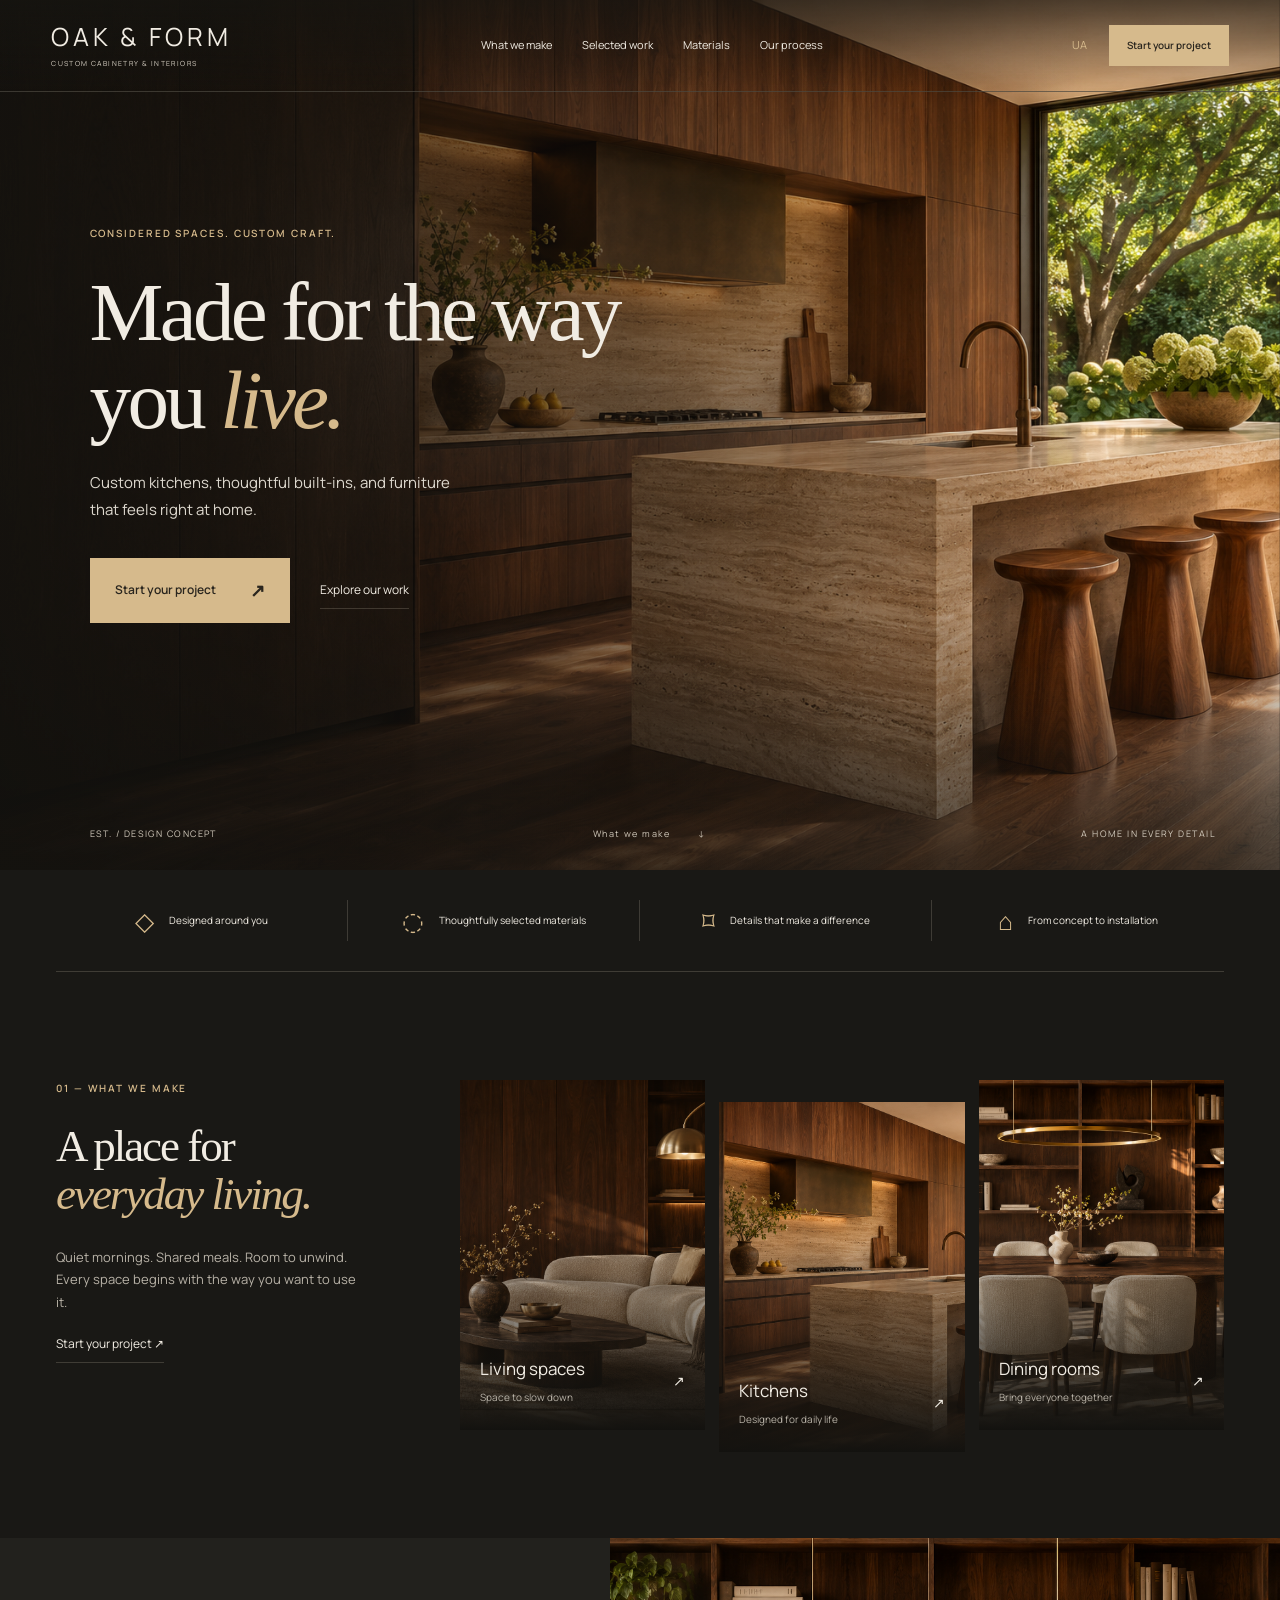
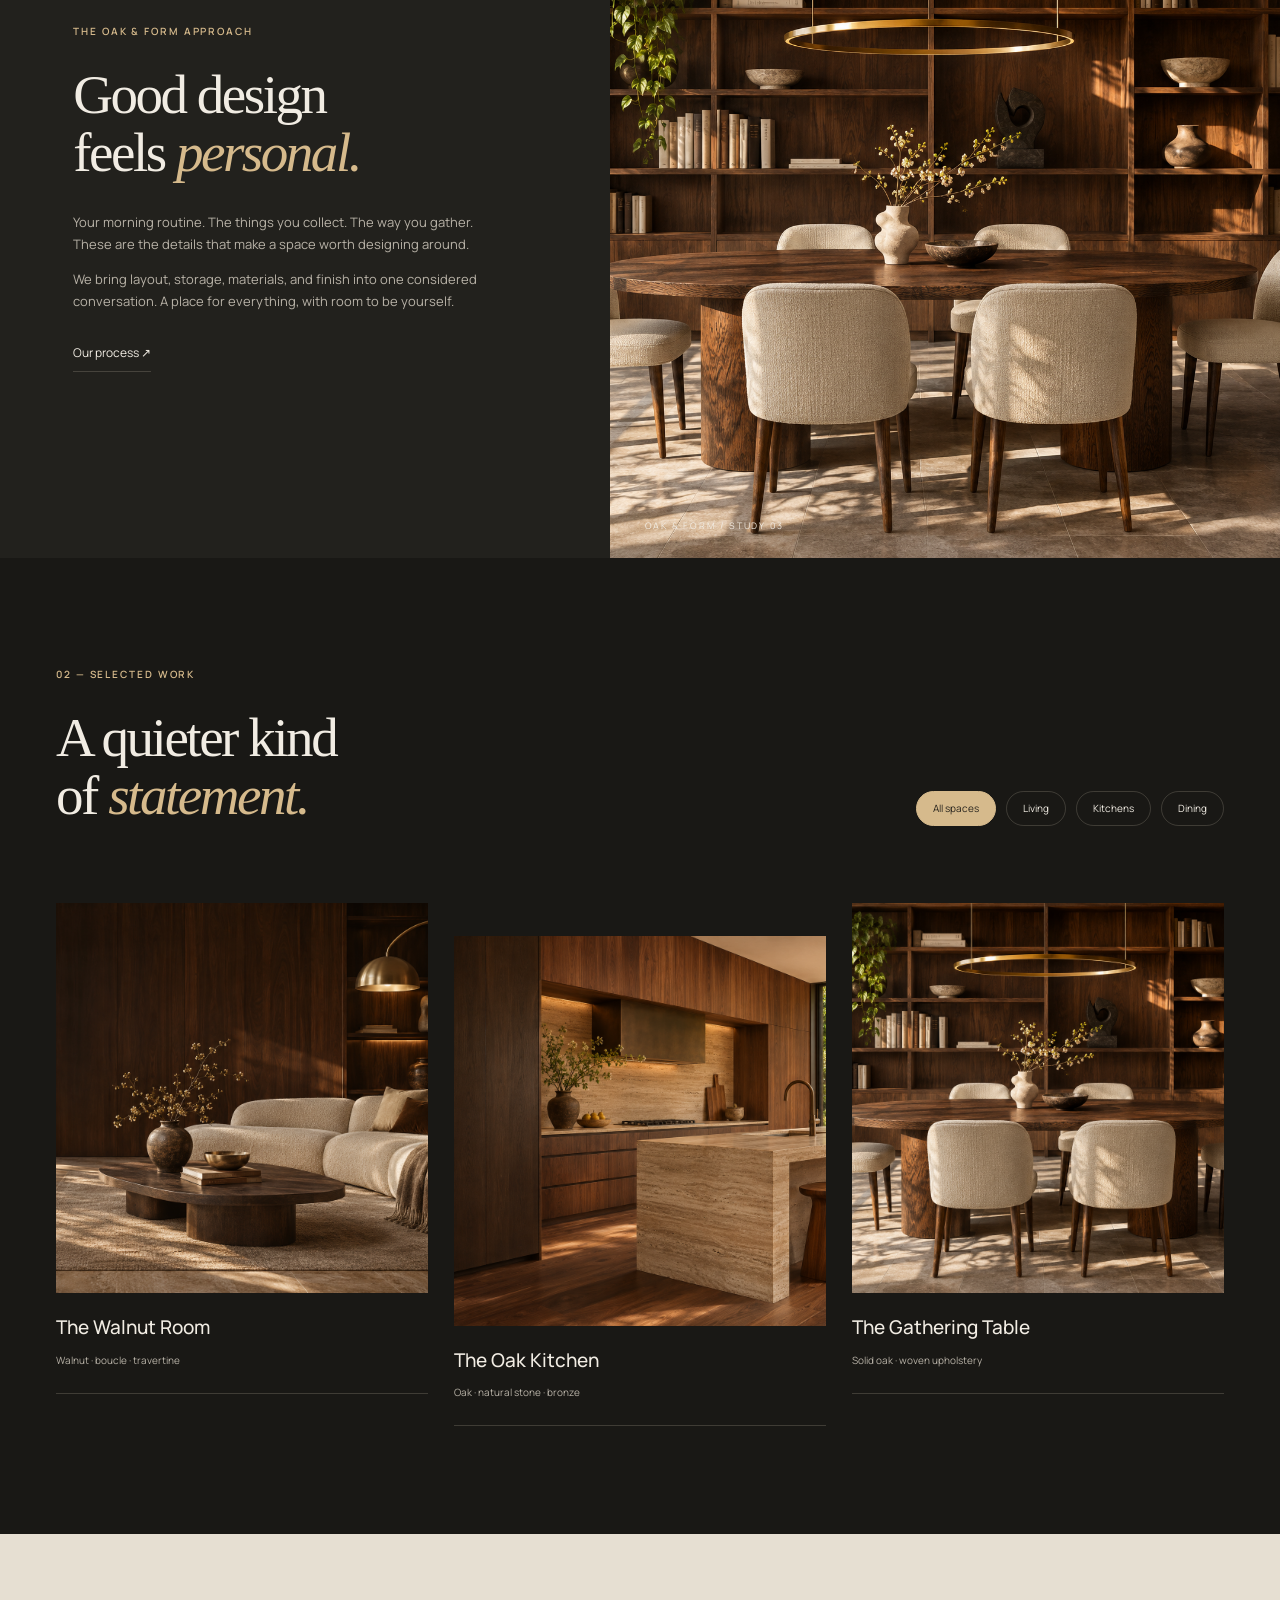
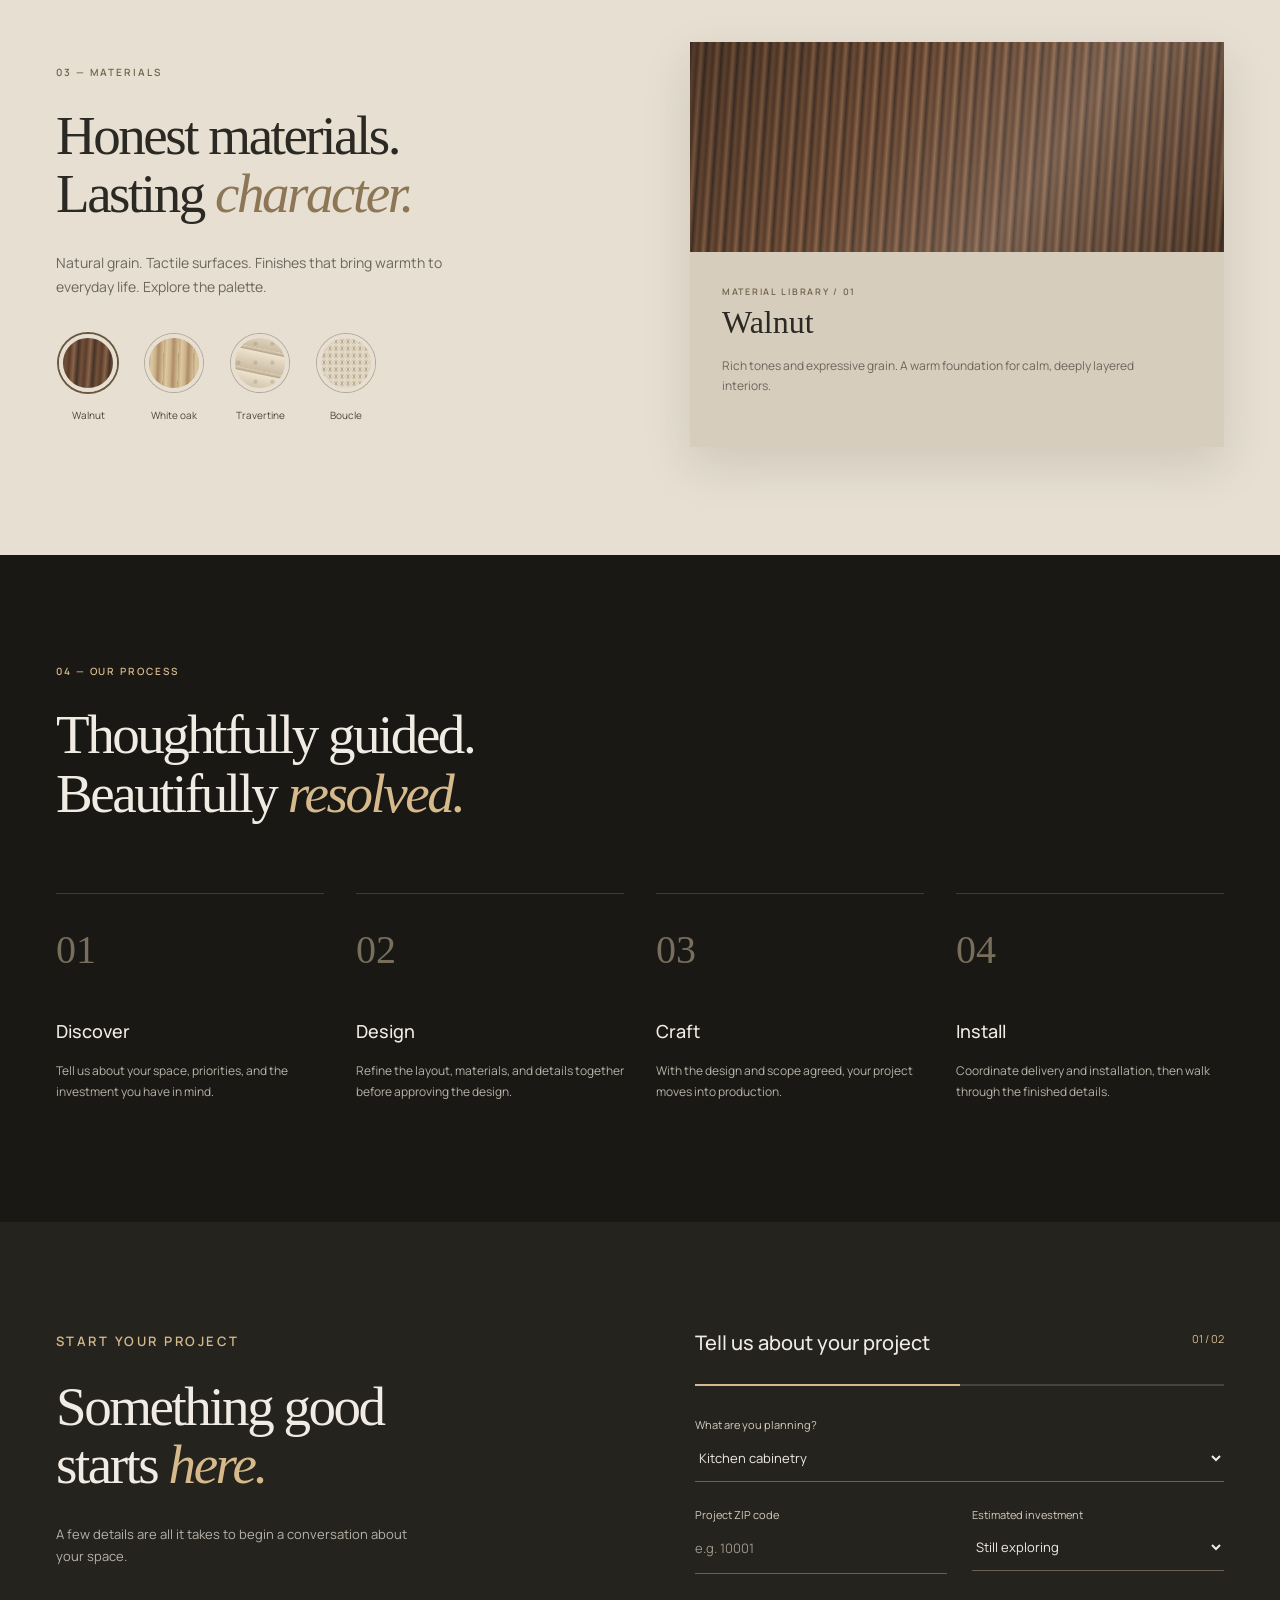
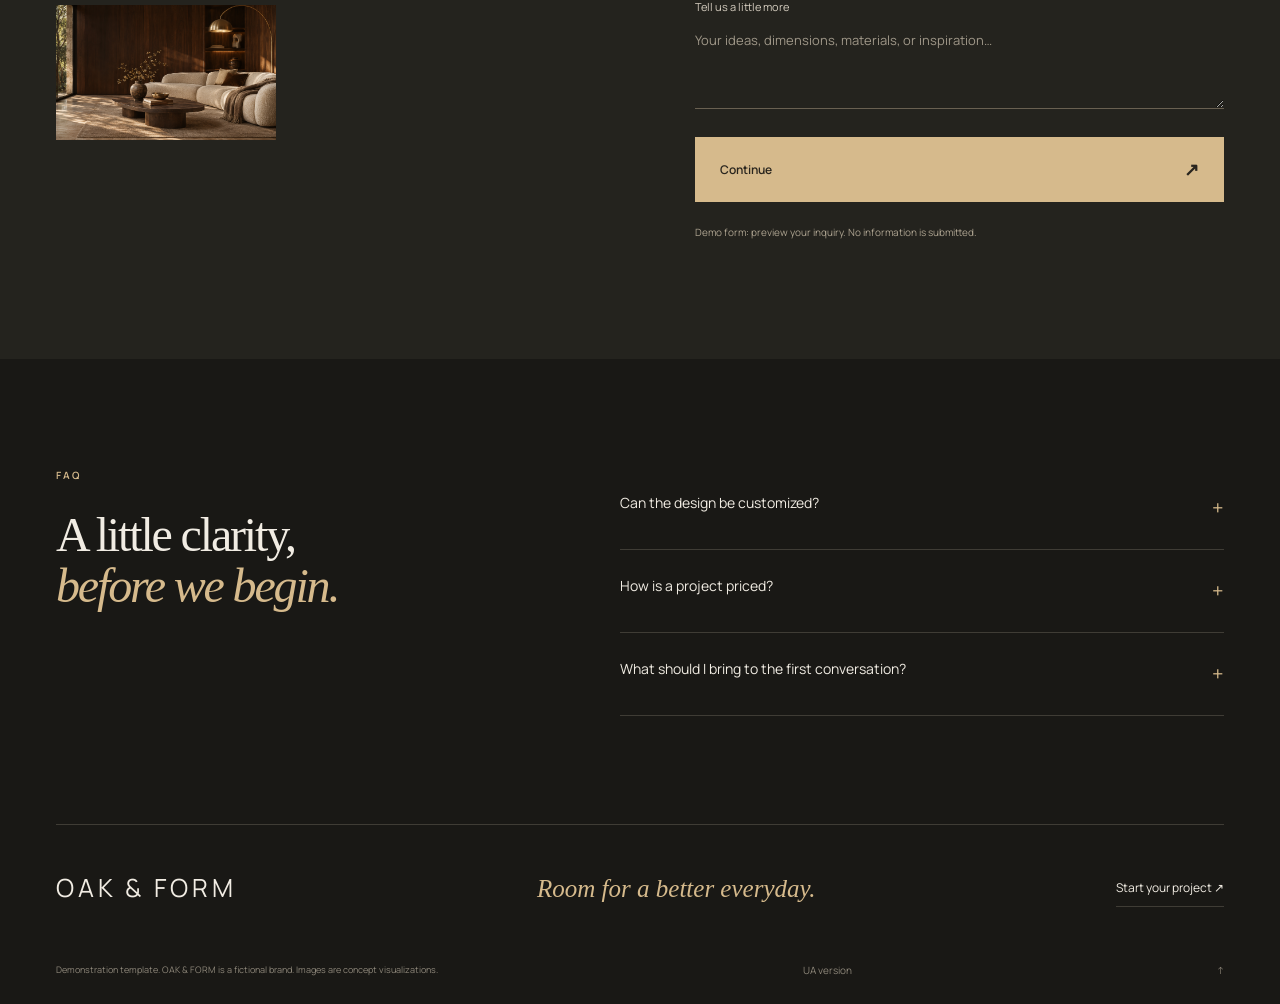
==== english.html @ 68974aac "Create Ukrainian and American furniture studio templates" ====
<!doctype html>
<html lang="en">
<head>
<meta charset="UTF-8">
<meta name="viewport" content="width=device-width, initial-scale=1">
<meta name="robots" content="noindex,nofollow">
<meta name="description" content="CUSTOM CABINETRY & INTERIORS — Demonstration template. OAK & FORM is a fictional brand. Images are concept visualizations.">
<meta name="theme-color" content="#191815">
<title>OAK & FORM — CUSTOM CABINETRY & INTERIORS</title>
<link rel="icon" href="favicon.svg">
<link rel="preload" href="manrope.ttf" as="font" type="font/ttf" crossorigin>
<link rel="stylesheet" href="style.css">
<script src="app.js" defer>
</script>
</head>
<body class="en">
<a class="skip" href="#main">Skip to content</a>
<header>
<a class="brand" href="#">OAK & FORM<small>CUSTOM CABINETRY & INTERIORS</small>
</a>
<nav aria-label="Main navigation">
<a href="#collections">What we make</a>
<a href="#projects">Selected work</a>
<a href="#materials">Materials</a>
<a href="#process">Our process</a>
</nav>
<div class="header-end">
<a class="language" href="index.html" aria-label="Український шаблон">UA</a>
<a class="button compact" href="#inquiry">Start your project</a>
<button class="menu-toggle" aria-label="Menu" aria-expanded="false">
<span>
</span>
<span>
</span>
</button>
</div>
</header>
<main id="main">
<section class="hero">
<img class="hero-img" src="kitchen.png" alt="Kitchens" fetchpriority="high">
<div class="hero-shade">
</div>
<div class="hero-content">
<p class="eyebrow">CONSIDERED SPACES. CUSTOM CRAFT.</p>
<h1>Made for the way<br>you <i>live.</i>
</h1>
<p class="hero-intro">Custom kitchens, thoughtful built-ins, and furniture<br>that feels right at home.</p>
<div class="hero-actions">
<a class="button" href="#inquiry">Start your project <span>↗</span>
</a>
<a class="text-link" href="#projects">Explore our work</a>
</div>
</div>
<div class="hero-bottom">
<span>EST. / DESIGN CONCEPT</span>
<a href="#collections">What we make <span>↓</span>
</a>
<span>A HOME IN EVERY DETAIL</span>
</div>
</section>
<div class="benefits wrap">
<div>
<span class="benefit-icon">◇</span>
<span>Designed around you</span>
</div>
<div>
<span class="benefit-icon">◌</span>
<span>Thoughtfully selected materials</span>
</div>
<div>
<span class="benefit-icon">⌑</span>
<span>Details that make a difference</span>
</div>
<div>
<span class="benefit-icon">⌂</span>
<span>From concept to installation</span>
</div>
</div>
<section class="collections wrap section" id="collections">
<div class="collection-intro">
<p class="eyebrow">01 — What we make</p>
<h2>A place for<br>
 <i>everyday living.</i>
</h2>
<p>Quiet mornings. Shared meals. Room to unwind. Every space begins with the way you want to use it.</p>
<a class="text-link" href="#inquiry">Start your project ↗</a>
</div>
<div class="collection-grid">
<button class="collection-card" data-project="0">
<img src="living.png" alt="Living spaces" loading="lazy">
<span class="card-bottom">
<span>
<strong>Living spaces</strong>
<small>Space to slow down</small>
</span>
<span aria-hidden="true">↗</span>
</span>
</button>
<button class="collection-card" data-project="1">
<img src="kitchen.png" alt="Kitchens" loading="lazy">
<span class="card-bottom">
<span>
<strong>Kitchens</strong>
<small>Designed for daily life</small>
</span>
<span aria-hidden="true">↗</span>
</span>
</button>
<button class="collection-card" data-project="2">
<img src="dining.png" alt="Dining rooms" loading="lazy">
<span class="card-bottom">
<span>
<strong>Dining rooms</strong>
<small>Bring everyone together</small>
</span>
<span aria-hidden="true">↗</span>
</span>
</button>
</div>
</section>
<section class="about section">
<div class="about-image">
<img src="dining.png" alt="Dining rooms" loading="lazy">
<span class="image-label">OAK & FORM / STUDY 03</span>
</div>
<div class="about-copy">
<p class="eyebrow">THE OAK & FORM APPROACH</p>
<h2>Good design<br>feels <i>personal.</i>
</h2>
<p>Your morning routine. The things you collect. The way you gather. These are the details that make a space worth designing around.</p>
<p>We bring layout, storage, materials, and finish into one considered conversation. A place for everything, with room to be yourself.</p>
<a class="text-link" href="#process">Our process ↗</a>
</div>
</section>
<section class="wrap section" id="projects">
<div class="section-heading">
<div>
<p class="eyebrow">02 — Selected work</p>
<h2>A quieter kind<br>of <i>statement.</i>
</h2>
</div>
<div class="filters" aria-label="Filter projects">
<button class="active" data-filter="all" aria-pressed="true">All spaces</button>
<button data-filter="0" aria-pressed="false">Living</button>
<button data-filter="1" aria-pressed="false">Kitchens</button>
<button data-filter="2" aria-pressed="false">Dining</button>
</div>
</div>
<div class="project-grid">
<button class="project" data-category="0" data-project="0">
<div class="project-photo">
<img src="living.png" alt="The Walnut Room" loading="lazy">
<span>Explore this concept ↗</span>
</div>
<div class="project-caption">
<h3>The Walnut Room</h3>
<small>Walnut · boucle · travertine</small>
</div>
</button>
<button class="project" data-category="1" data-project="1">
<div class="project-photo">
<img src="kitchen.png" alt="The Oak Kitchen" loading="lazy">
<span>Explore this concept ↗</span>
</div>
<div class="project-caption">
<h3>The Oak Kitchen</h3>
<small>Oak · natural stone · bronze</small>
</div>
</button>
<button class="project" data-category="2" data-project="2">
<div class="project-photo">
<img src="dining.png" alt="The Gathering Table" loading="lazy">
<span>Explore this concept ↗</span>
</div>
<div class="project-caption">
<h3>The Gathering Table</h3>
<small>Solid oak · woven upholstery</small>
</div>
</button>
</div>
</section>
<section class="materials section" id="materials">
<div class="wrap material-layout">
<div>
<p class="eyebrow">03 — Materials</p>
<h2>Honest materials.<br>Lasting <i>character.</i>
</h2>
<p>Natural grain. Tactile surfaces. Finishes that bring warmth to everyday life. Explore the palette.</p>
<div class="swatches" role="group" aria-label="Materials">
<button class="swatch s0" data-material="0" aria-label="Walnut" aria-pressed="true">
<span>
</span>
<small>Walnut</small>
</button>
<button class="swatch s1" data-material="1" aria-label="White oak" aria-pressed="false">
<span>
</span>
<small>White oak</small>
</button>
<button class="swatch s2" data-material="2" aria-label="Travertine" aria-pressed="false">
<span>
</span>
<small>Travertine</small>
</button>
<button class="swatch s3" data-material="3" aria-label="Boucle" aria-pressed="false">
<span>
</span>
<small>Boucle</small>
</button>
</div>
</div>
<div class="material-preview m0">
<div class="material-surface">
<span class="grain">
</span>
</div>
<div class="material-info">
<span class="eyebrow">MATERIAL LIBRARY / <span id="material-number">01</span>
</span>
<h3 id="material-name">Walnut</h3>
<p id="material-description">Rich tones and expressive grain. A warm foundation for calm, deeply layered interiors.</p>
</div>
</div>
</div>
</section>
<section class="wrap section" id="process">
<div class="section-heading">
<div>
<p class="eyebrow">04 — Our process</p>
<h2>Thoughtfully guided.<br>Beautifully <i>resolved.</i>
</h2>
</div>
</div>
<div class="steps">
<article>
<span class="step-number">01</span>
<h3>Discover</h3>
<p>Tell us about your space, priorities, and the investment you have in mind.</p>
</article>
<article>
<span class="step-number">02</span>
<h3>Design</h3>
<p>Refine the layout, materials, and details together before approving the design.</p>
</article>
<article>
<span class="step-number">03</span>
<h3>Craft</h3>
<p>With the design and scope agreed, your project moves into production.</p>
</article>
<article>
<span class="step-number">04</span>
<h3>Install</h3>
<p>Coordinate delivery and installation, then walk through the finished details.</p>
</article>
</div>
</section>
<section class="inquiry section" id="inquiry">
<div class="wrap inquiry-layout">
<div class="inquiry-copy">
<p class="eyebrow">Start your project</p>
<h2>Something good<br>starts <i>here.</i>
</h2>
<p>A few details are all it takes to begin a conversation about your space.</p>
<div class="mini-image">
<img src="living.png" alt="Living spaces" loading="lazy">
</div>
</div>
<form id="inquiry-form">
<div class="form-top">
<h3>Tell us about your project</h3>
<span id="step-indicator">01 / 02</span>
</div>
<div class="progress">
<span>
</span>
</div>
<fieldset id="step-one">
<legend class="sr-only">Tell us about your project</legend>
<label>What are you planning?<select name="project">
<option>Kitchen cabinetry</option>
<option>Living room built-ins</option>
<option>Dining furniture</option>
<option>Closet / storage</option>
<option>Whole-home project</option>
</select>
</label>
<div class="field-grid">
<label>Project ZIP code<input name="location" placeholder="e.g. 10001" required >
</label>
<label>Estimated investment<select name="budget">
<option>Still exploring</option>
<option>Under $15,000</option>
<option>$15,000–$40,000</option>
<option>$40,000+</option>
</select>
</label>
</div>
<label>Tell us a little more<textarea name="notes" rows="3" placeholder="Your ideas, dimensions, materials, or inspiration…">
</textarea>
</label>
<button class="button form-button" type="button" id="next">Continue <span>↗</span>
</button>
</fieldset>
<fieldset id="step-two" hidden disabled>
<legend class="sr-only">Your name</legend>
<label>Your name<input name="name" autocomplete="name" required>
</label>
<label>Email address<input name="email" type="email" autocomplete="email" required>
</label>
<div class="form-buttons">
<button class="back-button" type="button" id="back">Back</button>
<button class="button" type="submit">Review your inquiry ↗</button>
</div>
</fieldset>
<p class="form-note">Demo form: preview your inquiry. No information is submitted.</p>
</form>
</div>
</section>
<section class="wrap section faq">
<div>
<p class="eyebrow">FAQ</p>
<h2>A little clarity,<br>
 <i>before we begin.</i>
</h2>
</div>
<div>
<details>
<summary>Can the design be customized?<span>+</span>
</summary>
<p>Yes. This concept is built around custom dimensions, layouts, and finishes. The final scope and available materials are agreed for each project.</p>
</details>
<details>
<summary>How is a project priced?<span>+</span>
</summary>
<p>Pricing depends on dimensions, construction, materials, hardware, and installation. A tailored estimate follows a discussion of the project scope.</p>
</details>
<details>
<summary>What should I bring to the first conversation?<span>+</span>
</summary>
<p>Approximate measurements, a floor plan if you have one, and a few inspiration images. An idea and a description of your space are a good starting point.</p>
</details>
</div>
</section>
</main>
<footer class="wrap">
<div class="footer-top">
<a class="brand" href="#">OAK & FORM</a>
<p>Room for a better everyday.</p>
<a class="text-link" href="#inquiry">Start your project ↗</a>
</div>
<div class="footer-bottom">
<small>Demonstration template. OAK & FORM is a fictional brand. Images are concept visualizations.</small>
<a href="index.html">UA version</a>
<a href="#">↑</a>
</div>
</footer>
<dialog id="project-dialog">
<button class="close" aria-label="Close">×</button>
<img id="dialog-image" src="living.png" alt="">
<div class="dialog-copy">
<p class="eyebrow">Interior concept</p>
<h2 id="dialog-title">
</h2>
<p id="dialog-details">
</p>
<p>An illustrative material and furniture concept. Your future project would be tailored to your space and needs.</p>
<button class="button" id="project-inquire">Start your project ↗</button>
</div>
</dialog>
<dialog id="request-dialog">
<button class="close" aria-label="Close">×</button>
<div class="dialog-copy">
<p class="eyebrow">Ready for a conversation</p>
<h2>Your project inquiry</h2>
<pre id="request-text">
</pre>
<p>This is a preview. Connect an email or CRM service before accepting real inquiries.</p>
<div class="form-buttons">
<button class="button" id="copy">Copy inquiry</button>
<button class="text-link" id="download">Download inquiry</button>
</div>
<p id="copy-status" role="status">
</p>
</div>
</dialog>
<script type="application/json" id="site-data">{"lang": "en", "brand": "OAK & FORM", "tag": "CUSTOM CABINETRY & INTERIORS", "other": "index.html", "otherlabel": "UA", "title": "Made for the way<br>you <i>live.</i>", "eyebrow": "CONSIDERED SPACES. CUSTOM CRAFT.", "intro": "Custom kitchens, thoughtful built-ins, and furniture<br>that feels right at home.", "hero": "kitchen", "cta": "Start your project", "explore": "Explore our work", "nav": ["What we make", "Selected work", "Materials", "Our process"], "line": ["Designed around you", "Thoughtfully selected materials", "Details that make a difference", "From concept to installation"], "collection": "A place for<br>
 <i>everyday living.</i>", "collectionintro": "Quiet mornings. Shared meals. Room to unwind. Every space begins with the way you want to use it.", "cats": ["Living spaces", "Kitchens", "Dining rooms"], "catdesc": ["Space to slow down", "Designed for daily life", "Bring everyone together"], "aboutlabel": "THE OAK & FORM APPROACH", "about": "Good design<br>feels <i>personal.</i>", "abouttext": "Your morning routine. The things you collect. The way you gather. These are the details that make a space worth designing around.", "abouttext2": "We bring layout, storage, materials, and finish into one considered conversation. A place for everything, with room to be yourself.", "projects": "A quieter kind<br>of <i>statement.</i>", "all": "All spaces", "projectfilters": ["Living", "Kitchens", "Dining"], "projectnames": ["The Walnut Room", "The Oak Kitchen", "The Gathering Table"], "projectdetail": ["Walnut · boucle · travertine", "Oak · natural stone · bronze", "Solid oak · woven upholstery"], "view": "Explore this concept", "materials": "Honest materials.<br>Lasting <i>character.</i>", "materialintro": "Natural grain. Tactile surfaces. Finishes that bring warmth to everyday life. Explore the palette.", "matnames": ["Walnut", "White oak", "Travertine", "Boucle"], "matdesc": ["Rich tones and expressive grain. A warm foundation for calm, deeply layered interiors.", "An open grain and a naturally light palette. Beautiful alongside stone and warm metal.", "Soft mineral tones and organic pores. Subtle variation gives every piece its own character.", "A softly looped texture with inviting depth. Made for places where you want to linger."], "process": "Thoughtfully guided.<br>Beautifully <i>resolved.</i>", "steps": ["Discover", "Design", "Craft", "Install"], "steptext": ["Tell us about your space, priorities, and the investment you have in mind.", "Refine the layout, materials, and details together before approving the design.", "With the design and scope agreed, your project moves into production.", "Coordinate delivery and installation, then walk through the finished details."], "formtitle": "Something good<br>starts <i>here.</i>", "formintro": "A few details are all it takes to begin a conversation about your space.", "start": "Tell us about your project", "next": "Continue", "back": "Back", "send": "Review your inquiry", "projectlabel": "What are you planning?", "options": ["Kitchen cabinetry", "Living room built-ins", "Dining furniture", "Closet / storage", "Whole-home project"], "city": "Project ZIP code", "cityph": "e.g. 10001", "budget": "Estimated investment", "budgets": ["Still exploring", "Under $15,000", "$15,000–$40,000", "$40,000+"], "name": "Your name", "email": "Email address", "notes": "Tell us a little more", "noteph": "Your ideas, dimensions, materials, or inspiration…", "formnote": "Demo form: preview your inquiry. No information is submitted.", "faqtitle": "A little clarity,<br>
 <i>before we begin.</i>", "faqs": [["Can the design be customized?", "Yes. This concept is built around custom dimensions, layouts, and finishes. The final scope and available materials are agreed for each project."], ["How is a project priced?", "Pricing depends on dimensions, construction, materials, hardware, and installation. A tailored estimate follows a discussion of the project scope."], ["What should I bring to the first conversation?", "Approximate measurements, a floor plan if you have one, and a few inspiration images. An idea and a description of your space are a good starting point."]], "footer": "Room for a better everyday.", "demo": "Demonstration template. OAK & FORM is a fictional brand. Images are concept visualizations.", "modal": "Interior concept", "modaltext": "An illustrative material and furniture concept. Your future project would be tailored to your space and needs.", "close": "Close", "request": "Your project inquiry", "copy": "Copy inquiry", "copied": "Copied", "download": "Download inquiry", "step": "Step", "finish": "Ready for a conversation", "formsummary": "This is a preview. Connect an email or CRM service before accepting real inquiries."}</script>
</body>
</html>
---- style.css ----
@font-face {
  font-family:Manrope;
  src:url(manrope.ttf) format('truetype');
  font-weight:200 800;
  font-display:swap
}

:root {
  --bg:#191815;
  --panel:#22211d;
  --ink:#f1ece3;
  --muted:#b8b2a7;
  --gold:#dec9a3;
  --line:rgba(232,220,198,.18);
  --serif:Georgia,'Times New Roman',serif
}

* {
  box-sizing:border-box
}
html {
  scroll-behavior:smooth;
  scroll-padding-top:100px
}
body {
  margin:0;
  background:var(--bg);
  color:var(--ink);
  font:14px/1.7 Manrope,sans-serif
}
button,input,select,textarea {
  font:inherit
}
button,a {
  -webkit-tap-highlight-color:transparent
}
button {
  cursor:pointer
}
a {
  color:inherit;
  text-decoration:none
}
button {
  color:inherit
}
img {
  display:block;
  max-width:100%;
  object-fit:cover
}
button:focus-visible,a:focus-visible,input:focus-visible,select:focus-visible,textarea:focus-visible,summary:focus-visible {
  outline:2px solid var(--gold);
  outline-offset:5px
}
button[hidden],[hidden] {
  display:none!important
}
h1,h2,h3,p {
  margin-top:0
}
h1,h2 {
  font-family:var(--serif);
  font-weight:400;
  line-height:1.06;
  letter-spacing:-.045em
}
h1 {
  font-size:clamp(54px,6.5vw,102px);
  margin:24px 0
}
h2 {
  font-size:clamp(40px,4.3vw,68px);
  margin-bottom:28px
}
h3 {
  font-size:20px;
  font-weight:500;
  line-height:1.3
}
h1 i,h2 i {
  font-weight:400;
  color:var(--gold)
}
p {
  color:var(--muted)
}
.wrap {
  width:min(1320px,calc(100% - 112px));
  margin-inline:auto
}
.section {
  padding-block:108px
}
.eyebrow {
  text-transform:uppercase;
  letter-spacing:.19em;
  font-size:10px;
  font-weight:600;
  color:var(--gold);
  margin-bottom:26px
}
.button {
  display:inline-flex;
  align-items:center;
  justify-content:space-between;
  gap:34px;
  background:var(--gold);
  color:#29251e;
  border:1px solid var(--gold);
  padding:16px 24px;
  font-size:12px;
  font-weight:600;
  transition:background .2s,transform .2s
}
.button:hover {
  background:#f1dfbd;
  transform:translateY(-2px)
}
.button span {
  font-size:18px
}
.text-link {
  background:transparent;
  border:0;
  border-bottom:1px solid var(--line);
  padding:8px 0;
  font-size:12px;
  color:var(--ink);
  display:inline-block
}
.text-link:hover {
  color:var(--gold);
  border-color:var(--gold)
}
header {
  height:92px;
  display:flex;
  align-items:center;
  justify-content:space-between;
  gap:30px;
  padding:0 4%;
  position:absolute;
  z-index:5;
  top:0;
  left:0;
  right:0;
  border-bottom:1px solid var(--line);
  background:linear-gradient(#161511a6,transparent)
}
.brand {
  font-size:25px;
  letter-spacing:.15em;
  line-height:1.15;
  white-space:nowrap
}
.brand small {
  display:block;
  font-size:7px;
  letter-spacing:.2em;
  margin-top:8px;
  color:#d7d0c3
}
nav {
  display:flex;
  gap:30px
}
nav a {
  font-size:11px
}
nav a:hover {
  color:var(--gold)
}
.header-end {
  display:flex;
  gap:22px;
  align-items:center
}
.language {
  font-size:11px;
  color:var(--gold)
}
.compact {
  padding:11px 17px;
  font-size:10px
}
.menu-toggle {
  display:none;
  background:transparent;
  border:0;
  width:40px;
  height:40px;
  padding:8px
}
.menu-toggle span {
  display:block;
  height:1px;
  background:var(--ink);
  margin:6px 0
}
.hero {
  height:min(870px,100svh);
  min-height:680px;
  position:relative;
  overflow:hidden
}
.hero-img {
  position:absolute;
  width:100%;
  height:100%;
  object-position:center 58%;
  animation:hero-in 1.6s ease-out both
}
.hero-shade {
  position:absolute;
  inset:0;
  background:linear-gradient(90deg,rgba(15,14,12,.82),rgba(15,14,12,.35) 45%,rgba(15,14,12,.03) 80%),linear-gradient(0deg,#191815aa,transparent 25%)
}
.hero-content {
  position:relative;
  padding:205px 0 95px;
  margin-left:7%;
  max-width:820px;
  animation:text-in .9s ease-out both
}
.hero-intro {
  color:#ded9cf;
  font-size:15px;
  line-height:1.8;
  margin:25px 0 35px
}
.hero-actions {
  display:flex;
  align-items:center;
  gap:30px
}
.hero-bottom {
  position:absolute;
  bottom:29px;
  left:7%;
  right:5%;
  display:flex;
  justify-content:space-between;
  font-size:9px;
  letter-spacing:.16em;
  color:#d2cabc
}
.hero-bottom a {
  display:flex;
  gap:28px
}
.benefits {
  display:grid;
  grid-template-columns:repeat(4,1fr);
  border-bottom:1px solid var(--line);
  padding:30px 0
}
.benefits>div {
  display:flex;
  align-items:center;
  justify-content:center;
  gap:15px;
  padding:8px 18px;
  border-right:1px solid var(--line);
  font-size:10px
}
.benefits>div:last-child {
  border:0
}
.benefit-icon {
  font-size:25px;
  color:var(--gold);
  line-height:1
}
.collections {
  display:grid;
  grid-template-columns:1fr 2.2fr;
  gap:56px
}
.collection-intro p:not(.eyebrow) {
  max-width:300px;
  font-size:13px
}
.collection-intro h2 {
  font-size:45px
}
.collection-grid {
  display:grid;
  grid-template-columns:repeat(3,1fr);
  gap:14px
}
.collection-card {
  position:relative;
  border:0;
  background:#23221d;
  padding:0;
  text-align:left;
  overflow:hidden;
  min-height:350px
}
.collection-card img {
  height:100%;
  width:100%;
  transition:transform .7s;
  object-position:60%
}
.collection-card:after {
  content:'';
  position:absolute;
  inset:40% 0 0;
  background:linear-gradient(transparent,#13120f)
}
.collection-card:hover img {
  transform:scale(1.045)
}
.card-bottom {
  position:absolute;
  bottom:24px;
  left:20px;
  right:20px;
  z-index:1;
  display:flex;
  align-items:center;
  justify-content:space-between
}
.card-bottom strong {
  font-size:17px;
  font-weight:400;
  display:block
}
.card-bottom small {
  display:block;
  font-size:10px;
  color:var(--muted);
  margin-top:5px
}
.about {
  display:grid;
  grid-template-columns:1.15fr 1fr;
  background:#22211d;
  padding-block:0;
  min-height:620px
}
.about-image {
  position:relative
}
.about-image img {
  width:100%;
  height:100%;
  object-position:60%
}
.image-label {
  position:absolute;
  bottom:25px;
  left:35px;
  font-size:9px;
  letter-spacing:.2em
}
.about-copy {
  padding:85px 13%
}
.about-copy p:not(.eyebrow) {
  font-size:13px;
  max-width:420px
}
.about-copy .text-link {
  margin-top:10px
}
.section-heading {
  display:flex;
  justify-content:space-between;
  align-items:end;
  gap:30px;
  margin-bottom:45px
}
.section-heading h2 {
  margin:0
}
.filters {
  display:flex;
  gap:10px;
  flex-wrap:wrap
}
.filters button {
  border:1px solid var(--line);
  background:transparent;
  padding:8px 16px;
  font-size:10px;
  border-radius:30px
}
.filters .active {
  background:var(--gold);
  border-color:var(--gold);
  color:#29251e
}
.project-grid {
  display:grid;
  grid-template-columns:repeat(3,1fr);
  gap:26px
}
.project {
  padding:0;
  border:0;
  background:none;
  text-align:left
}
.project-photo {
  height:350px;
  overflow:hidden;
  position:relative
}
.project-photo img {
  height:100%;
  width:100%;
  transition:transform .6s
}
.project:hover img {
  transform:scale(1.035)
}
.project-photo>span {
  position:absolute;
  bottom:18px;
  left:18px;
  right:18px;
  background:#171612cf;
  padding:10px 14px;
  font-size:10px;
  opacity:0;
  transform:translateY(5px);
  transition:.2s
}
.project:hover .project-photo>span,.project:focus-visible .project-photo>span {
  opacity:1;
  transform:none
}
.project-caption {
  padding:22px 0;
  border-bottom:1px solid var(--line)
}
.project-caption h3 {
  font-size:19px;
  margin-bottom:7px
}
.project-caption small {
  font-size:10px;
  color:var(--muted)
}
.materials {
  background:#e6dfd2;
  color:#2b2923
}
.materials .eyebrow {
  color:#72634c
}
.materials h2 i {
  color:#8c7655
}
.materials p {
  color:#6c665d;
  max-width:420px
}
.material-layout {
  display:grid;
  grid-template-columns:1fr 1fr;
  gap:100px;
  align-items:center
}
.swatches {
  display:flex;
  gap:22px;
  margin-top:35px
}
.swatch {
  background:transparent;
  border:0;
  padding:0;
  text-align:center;
  color:#4d473c;
  width:64px
}
.swatch>span {
  display:block;
  width:58px;
  height:58px;
  border-radius:50%;
  margin:0 auto 10px;
  border:4px solid #e6dfd2;
  box-shadow:0 0 0 1px #b2a896
}
.swatch[aria-pressed=true]>span {
  box-shadow:0 0 0 2px #69583d
}
.swatch small {
  font-size:10px;
  white-space:nowrap
}
.s0>span,.m0 .material-surface {
  background:repeating-linear-gradient(94deg,#413127 0px,#73513a 4px,#5a3d2b 8px,#8a6448 12px,#4b3528 16px)
}
.s1>span,.m1 .material-surface {
  background:repeating-linear-gradient(92deg,#bca37e 0px,#ddc8a1 3px,#cdb28a 7px,#ab8d67 10px,#d6bd96 15px)
}
.s2>span,.m2 .material-surface {
  background:radial-gradient(ellipse at 20% 30%,#9b8b7560 1px,transparent 3px),repeating-linear-gradient(12deg,#cbbca3,#ede2ce 18px,#b9a78b 19px,#ded0b5 22px);
  background-size:17px 19px,100% 100%
}
.s3>span,.m3 .material-surface {
  background:radial-gradient(ellipse,#b9ae99 30%,#e8ddc8 35%,#c9bda7 50%,#e4d9c5 65%);
  background-size:6px 7px
}
.material-preview {
  background:#d7cdbc;
  box-shadow:0 18px 45px #3b2b1720
}
.material-surface {
  height:210px;
  position:relative;
  overflow:hidden
}
.grain {
  position:absolute;
  inset:0;
  background:linear-gradient(125deg,#0004,transparent 35%,#fff2 65%,#0003)
}
.material-info {
  padding:26px 32px;
  min-height:195px
}
.material-info .eyebrow {
  font-size:9px;
  margin-bottom:14px
}
.material-info h3 {
  font-family:var(--serif);
  font-size:32px;
  margin:0 0 12px
}
.material-info p {
  font-size:12px;
  margin:0
}
.steps {
  display:grid;
  grid-template-columns:repeat(4,1fr);
  gap:32px;
  margin-top:70px
}
.steps article {
  border-top:1px solid var(--line);
  padding-top:22px
}
.step-number {
  font-family:var(--serif);
  font-size:40px;
  color:#786e5c
}
.steps h3 {
  margin-top:36px;
  font-size:18px
}
.steps p {
  font-size:12px
}
.inquiry {
  background:#24231e
}
.inquiry-layout {
  display:grid;
  grid-template-columns:1fr 1fr;
  gap:110px
}
.inquiry-copy>p {
  max-width:360px;
  font-size:13px
}
.mini-image {
  width:220px;
  height:135px;
  margin-top:38px;
  overflow:hidden
}
.mini-image img {
  width:100%;
  height:100%
}
.form-top {
  display:flex;
  justify-content:space-between;
  gap:20px;
  align-items:start
}
.form-top h3 {
  font-size:20px
}
.form-top>span {
  font-size:11px;
  color:var(--gold);
  white-space:nowrap
}
.progress {
  height:2px;
  background:var(--line);
  margin:8px 0 30px
}
.progress span {
  display:block;
  height:100%;
  background:var(--gold);
  width:50%;
  transition:width .4s
}
fieldset {
  border:0;
  padding:0;
  margin:0;
  min-width:0
}
label {
  display:block;
  font-size:11px;
  color:#d5cdbf;
  margin:0 0 24px
}
input,select,textarea {
  display:block;
  width:100%;
  border:0;
  border-bottom:1px solid #696051;
  border-radius:0;
  background:transparent;
  color:var(--ink);
  padding:13px 0;
  outline-offset:3px!important;
  font-size:13px
}
select option {
  background:#24231e;
  color:var(--ink)
}
input::placeholder,textarea::placeholder {
  color:#9f9788
}
textarea {
  resize:vertical;
  min-height:90px
}
.field-grid {
  display:grid;
  grid-template-columns:1fr 1fr;
  gap:25px
}
.form-button {
  width:100%;
  margin-top:4px
}
.form-note {
  font-size:10px;
  margin-top:22px;
  color:#ada390
}
.form-buttons {
  display:flex;
  align-items:center;
  gap:22px;
  justify-content:space-between;
  flex-wrap:wrap
}
.back-button {
  background:none;
  border:0;
  border-bottom:1px solid var(--line);
  padding:7px 0;
  font-size:12px
}
.faq {
  display:grid;
  grid-template-columns:1fr 1.3fr;
  gap:100px
}
.faq h2 {
  font-size:48px
}
details {
  border-bottom:1px solid var(--line)
}
summary {
  list-style:none;
  cursor:pointer;
  padding:24px 0;
  display:flex;
  justify-content:space-between;
  gap:30px;
  font-size:14px
}
summary::-webkit-details-marker {
  display:none
}
summary span {
  color:var(--gold);
  font-size:20px;
  transition:transform .2s
}
details[open] summary span {
  transform:rotate(45deg)
}
details p {
  font-size:12px;
  margin:0 30px 24px 0
}
footer {
  border-top:1px solid var(--line);
  padding-top:45px;
  padding-bottom:25px
}
.footer-top {
  display:flex;
  justify-content:space-between;
  align-items:center;
  gap:25px
}
.footer-top p {
  font:italic 25px var(--serif);
  margin:0;
  color:var(--gold)
}
.footer-bottom {
  display:flex;
  justify-content:space-between;
  gap:25px;
  margin-top:55px;
  color:#8e877a;
  font-size:10px
}
.footer-bottom small {
  max-width:650px;
  font-size:9px
}
dialog {
  max-width:980px;
  width:calc(100% - 40px);
  max-height:90svh;
  padding:0;
  border:1px solid var(--line);
  background:var(--bg);
  color:var(--ink)
}
dialog::backdrop {
  background:#000b;
  backdrop-filter:blur(6px)
}
dialog>img {
  width:100%;
  max-height:50svh;
  object-fit:cover
}
.dialog-copy {
  padding:40px
}
.dialog-copy h2 {
  font-size:42px
}
.dialog-copy p {
  font-size:13px
}
.close {
  position:absolute;
  right:12px;
  top:12px;
  border:1px solid #ffffff50;
  background:#191815dd;
  width:40px;
  height:40px;
  border-radius:50%;
  font-size:25px;
  z-index:2
}
.dialog-copy .eyebrow {
  font-size:10px
}
.dialog-copy pre {
  font:13px/1.8 Manrope,sans-serif;
  white-space:pre-wrap;
  overflow-wrap:anywhere;
  background:#26241e;
  padding:22px
}
#request-dialog {
  max-width:650px
}
#copy-status {
  min-height:20px;
  color:var(--gold);
  margin:10px 0 0
}
.sr-only,.skip {
  position:absolute;
  clip:rect(0,0,0,0);
  width:1px;
  height:1px;
  overflow:hidden
}
.skip:focus {
  clip:auto;
  top:10px;
  left:10px;
  width:auto;
  height:auto;
  padding:10px;
  background:var(--gold);
  color:black;
  z-index:20
}
.en {
  --gold:#d6ba8c
}
.en .hero-content {
  padding-top:225px
}
.en .hero {
  min-height:720px
}
.en .collection-grid .collection-card:nth-child(2) {
  transform:translateY(22px)
}
.en .project-photo {
  height:390px
}
.en .project:nth-child(2) {
  margin-top:65px
}
.en .about {
  grid-template-columns:1fr 1.1fr
}
.en .about-image {
  order:2
}
.en .about-copy {
  padding:85px 12%
}
.en .hero-shade {
  background:linear-gradient(90deg,#12110ee8,rgba(15,14,12,.45) 50%,transparent 85%),linear-gradient(0deg,#191815aa,transparent 30%)
}

@keyframes hero-in {
  from {
  transform:scale(1.045)
}
to {
  transform:scale(1)
}

}
@keyframes text-in {
  from {
  opacity:0;
  transform:translateY(20px)
}
to {
  opacity:1;
  transform:translateY(0)
}

}

@media(min-width:1650px) {
  .hero-content {
  margin-left:max(7%,calc((100vw - 1320px)/2))
}
.hero {
  height:900px
}
.hero-content,.en .hero-content {
  padding-top:255px
}

}

@media(max-width:1150px) {
  .wrap {
  width:calc(100% - 64px)
}
header {
  gap:15px
}
nav {
  gap:18px
}
nav a {
  font-size:10px
}
.compact {
  display:none
}
.collections {
  grid-template-columns:1fr;
  gap:35px
}
.collection-intro {
  display:grid;
  grid-template-columns:1fr 1fr;
  column-gap:50px
}
.collection-intro .eyebrow {
  grid-column:1/-1
}
.collection-intro .text-link {
  justify-self:start
}
.collection-card {
  height:350px
}
.about-copy,.en .about-copy {
  padding:65px 40px
}
.material-layout,.inquiry-layout {
  gap:55px
}
.project-photo,.en .project-photo {
  height:300px
}
.faq {
  gap:50px
}
.hero-content {
  padding-top:210px
}
h1 {
  font-size:76px
}

}

@media(max-width:760px) {
  .wrap {
  width:calc(100% - 40px)
}
.section {
  padding-block:66px
}
header {
  height:78px;
  padding-inline:20px
}
.brand {
  font-size:21px
}
.brand small {
  font-size:6px
}
.header-end {
  gap:14px
}
.menu-toggle {
  display:block
}
nav {
  display:none;
  position:absolute;
  top:78px;
  left:0;
  right:0;
  padding:28px;
  background:#191815;
  box-shadow:0 20px 40px #0005
}
header.menu-open nav {
  display:flex;
  flex-direction:column;
  gap:24px
}
nav a {
  font-size:15px
}
.hero,.en .hero {
  min-height:680px;
  height:92svh;
  max-height:850px
}
.hero-content,.en .hero-content {
  margin:0;
  padding:155px 25px 80px
}
.hero-img {
  object-position:65% center
}
.en .hero-img {
  object-position:66% center
}
.hero-shade,.en .hero-shade {
  background:linear-gradient(90deg,#13120fba,#13120f44),linear-gradient(0deg,#191815cc,transparent 30%)
}
h1 {
  font-size:clamp(47px,10.5vw,72px);
  letter-spacing:-.05em;
  margin-top:26px
}
.hero .eyebrow {
  font-size:8px;
  letter-spacing:.12em
}
.hero-intro {
  font-size:13px;
  max-width:300px
}
.hero-intro br {
  display:none
}
.hero-actions {
  align-items:start;
  flex-direction:column;
  gap:12px
}
.hero-actions .button {
  font-size:11px;
  padding:13px 18px
}
.hero-bottom {
  bottom:22px;
  left:25px;
  right:25px;
  font-size:8px
}
.hero-bottom>span:last-child {
  display:none
}
.benefits {
  grid-template-columns:1fr 1fr;
  padding-block:20px
}
.benefits>div {
  font-size:9px;
  justify-content:start;
  padding:15px 8px;
  gap:10px
}
.benefits>div:nth-child(2) {
  border:0
}
.benefit-icon {
  font-size:22px
}
.collection-intro {
  display:block
}
.collection-intro p:not(.eyebrow) {
  max-width:400px
}
.collection-grid {
  gap:10px;
  grid-template-columns:1fr 1fr
}
.collection-card {
  height:290px;
  min-height:0
}
.collection-card:last-child {
  grid-column:1/-1;
  height:230px
}
.collection-card:last-child img {
  object-position:50% 65%
}
.card-bottom {
  left:15px;
  right:15px;
  bottom:19px
}
.card-bottom strong {
  font-size:16px
}
.card-bottom small {
  font-size:9px
}
.en .collection-grid .collection-card:nth-child(2) {
  transform:none
}
.about,.en .about {
  grid-template-columns:1fr;
  padding:0;
  min-height:0
}
.about-image,.en .about-image {
  height:340px;
  order:0
}
.about-copy,.en .about-copy {
  padding:50px 25px
}
.section-heading {
  display:block;
  margin-bottom:30px
}
.section-heading .filters {
  margin-top:28px;
  gap:6px
}
.filters button {
  font-size:10px;
  padding:7px 12px
}
.project-grid {
  grid-template-columns:1fr;
  gap:35px
}
.project-photo,.en .project-photo {
  height:330px
}
.project:nth-child(2),.en .project:nth-child(2) {
  margin-top:0
}
.project-photo>span {
  opacity:1;
  transform:none;
  left:auto;
  font-size:9px
}
.project-caption {
  padding:18px 0
}
.material-layout,.inquiry-layout,.faq {
  grid-template-columns:1fr;
  gap:40px
}
.material-surface {
  height:185px
}
.material-info {
  min-height:180px;
  padding:25px
}
.swatches {
  gap:18px
}
.steps {
  grid-template-columns:1fr 1fr;
  gap:28px 20px;
  margin-top:40px
}
.steps h3 {
  margin-top:22px;
  font-size:17px
}
.steps p {
  font-size:12px
}
.mini-image {
  display:none
}
.inquiry-copy>p {
  margin:0
}
.form-top h3 {
  font-size:18px
}
.field-grid {
  gap:18px
}
.faq h2 {
  margin-bottom:0
}
.faq {
  gap:20px
}
summary {
  font-size:13px
}
h2,.collection-intro h2,.faq h2 {
  font-size:43px
}
.footer-top {
  flex-wrap:wrap
}
.footer-top p {
  font-size:19px
}
.footer-top .text-link {
  font-size:11px
}
.footer-bottom {
  margin-top:35px;
  flex-wrap:wrap;
  gap:15px
}
.footer-bottom small {
  width:100%
}
.dialog-copy {
  padding:30px 22px
}
.dialog-copy h2 {
  font-size:34px
}
.dialog-copy pre {
  font-size:12px;
  padding:16px
}
.form-buttons .button {
  padding:12px 18px;
  font-size:11px
}

}

@media(prefers-reduced-motion:reduce) {
  html {
  scroll-behavior:auto
}
*,*::before,*::after {
  animation:none!important;
  transition:none!important
}

}
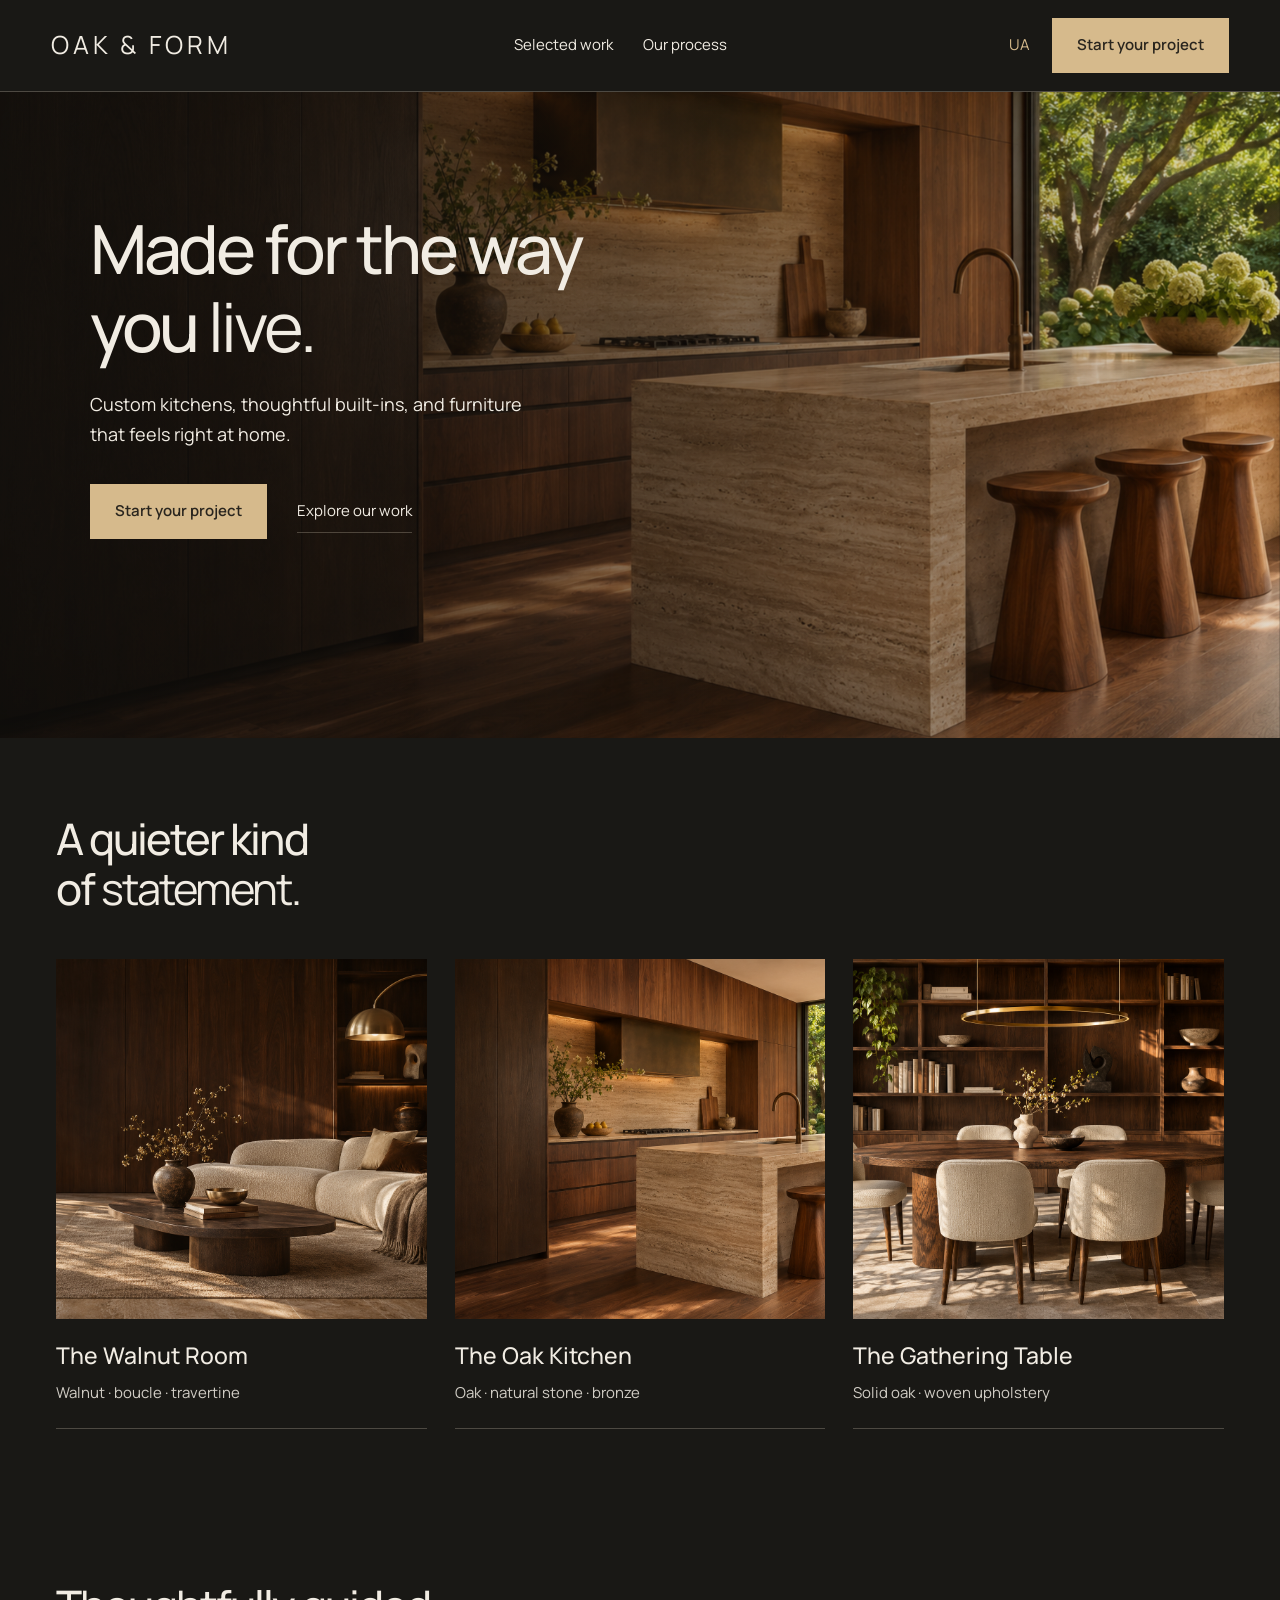
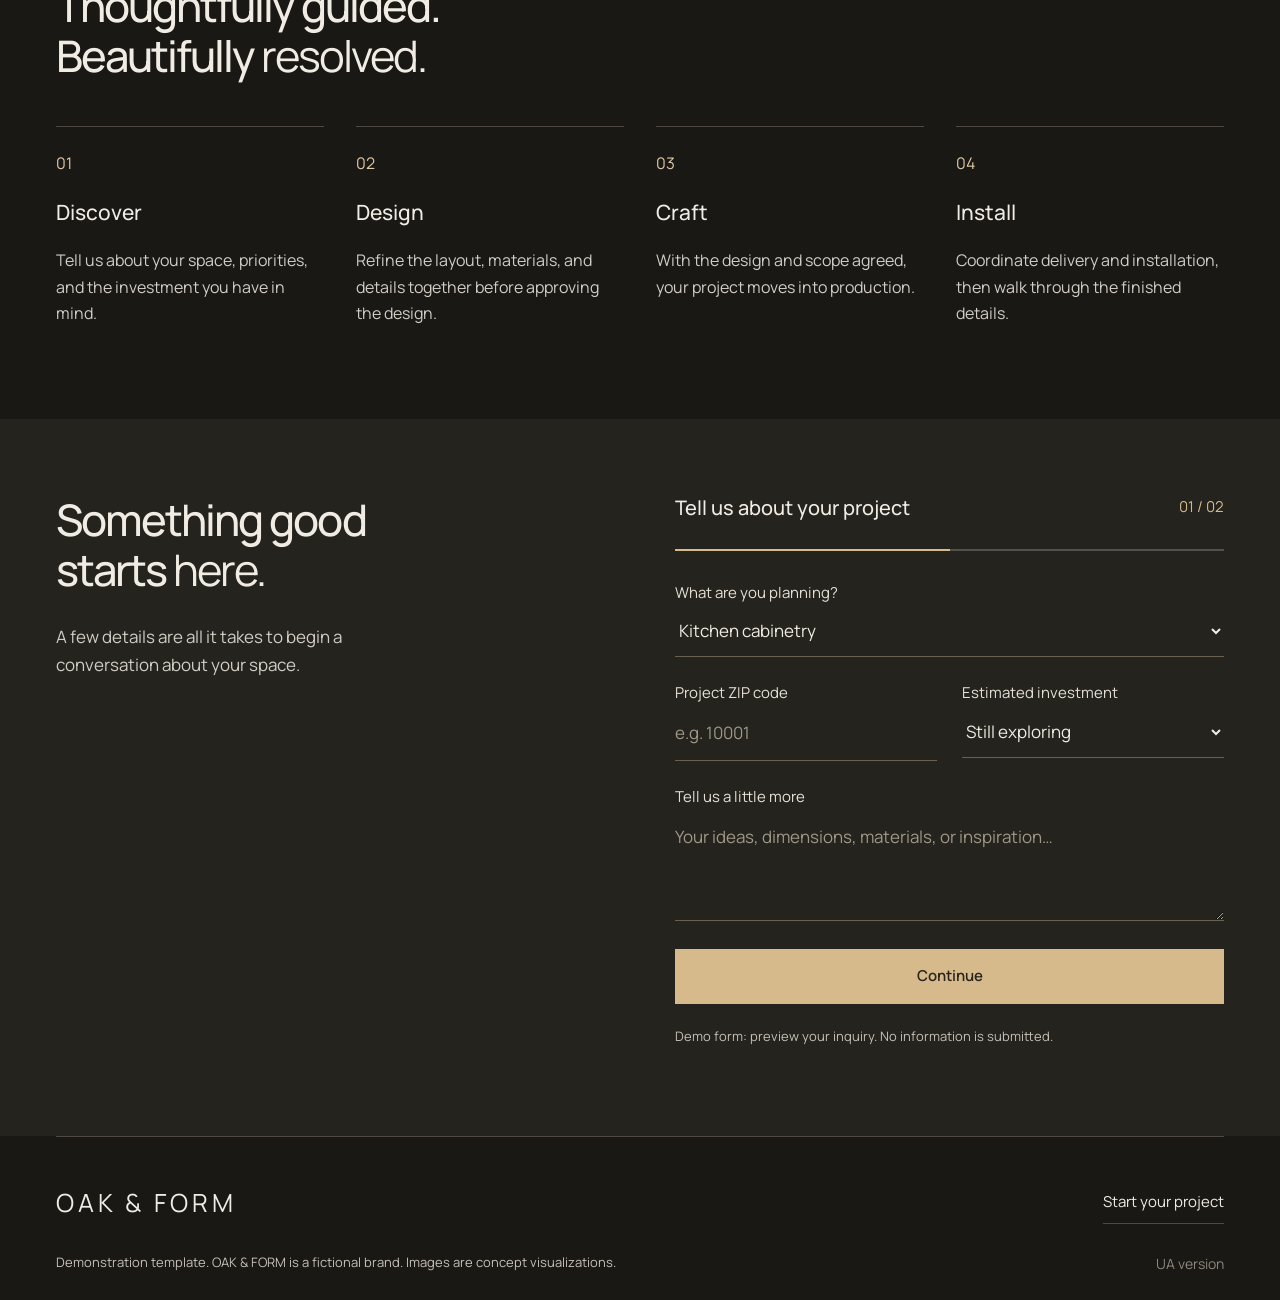
==== commit 3b877486: "Simplify layouts, remove arrows and improve typography" ====
--- a/english.html
+++ b/english.html
@@ -9,7 +9,7 @@
 <title>OAK & FORM — CUSTOM CABINETRY & INTERIORS</title>
 <link rel="icon" href="favicon.svg">
 <link rel="preload" href="manrope.ttf" as="font" type="font/ttf" crossorigin>
-<link rel="stylesheet" href="style.css">
+<link rel="stylesheet" href="style.css?v=20261108">
 <script src="app.js" defer>
 </script>
 </head>
@@ -19,9 +19,9 @@
 <a class="brand" href="#">OAK & FORM<small>CUSTOM CABINETRY & INTERIORS</small>
 </a>
 <nav aria-label="Main navigation">
-<a href="#collections">What we make</a>
+
 <a href="#projects">Selected work</a>
-<a href="#materials">Materials</a>
+
 <a href="#process">Our process</a>
 </nav>
 <div class="header-end">
@@ -41,116 +41,32 @@
 <div class="hero-shade">
 </div>
 <div class="hero-content">
-<p class="eyebrow">CONSIDERED SPACES. CUSTOM CRAFT.</p>
+
 <h1>Made for the way<br>you <i>live.</i>
 </h1>
 <p class="hero-intro">Custom kitchens, thoughtful built-ins, and furniture<br>that feels right at home.</p>
 <div class="hero-actions">
-<a class="button" href="#inquiry">Start your project <span>↗</span>
+<a class="button" href="#inquiry">Start your project <span></span>
 </a>
 <a class="text-link" href="#projects">Explore our work</a>
 </div>
 </div>
-<div class="hero-bottom">
-<span>EST. / DESIGN CONCEPT</span>
-<a href="#collections">What we make <span>↓</span>
-</a>
-<span>A HOME IN EVERY DETAIL</span>
-</div>
-</section>
-<div class="benefits wrap">
-<div>
-<span class="benefit-icon">◇</span>
-<span>Designed around you</span>
-</div>
-<div>
-<span class="benefit-icon">◌</span>
-<span>Thoughtfully selected materials</span>
-</div>
-<div>
-<span class="benefit-icon">⌑</span>
-<span>Details that make a difference</span>
-</div>
-<div>
-<span class="benefit-icon">⌂</span>
-<span>From concept to installation</span>
-</div>
-</div>
-<section class="collections wrap section" id="collections">
-<div class="collection-intro">
-<p class="eyebrow">01 — What we make</p>
-<h2>A place for<br>
- <i>everyday living.</i>
-</h2>
-<p>Quiet mornings. Shared meals. Room to unwind. Every space begins with the way you want to use it.</p>
-<a class="text-link" href="#inquiry">Start your project ↗</a>
-</div>
-<div class="collection-grid">
-<button class="collection-card" data-project="0">
-<img src="living.png" alt="Living spaces" loading="lazy">
-<span class="card-bottom">
-<span>
-<strong>Living spaces</strong>
-<small>Space to slow down</small>
-</span>
-<span aria-hidden="true">↗</span>
-</span>
-</button>
-<button class="collection-card" data-project="1">
-<img src="kitchen.png" alt="Kitchens" loading="lazy">
-<span class="card-bottom">
-<span>
-<strong>Kitchens</strong>
-<small>Designed for daily life</small>
-</span>
-<span aria-hidden="true">↗</span>
-</span>
-</button>
-<button class="collection-card" data-project="2">
-<img src="dining.png" alt="Dining rooms" loading="lazy">
-<span class="card-bottom">
-<span>
-<strong>Dining rooms</strong>
-<small>Bring everyone together</small>
-</span>
-<span aria-hidden="true">↗</span>
-</span>
-</button>
-</div>
-</section>
-<section class="about section">
-<div class="about-image">
-<img src="dining.png" alt="Dining rooms" loading="lazy">
-<span class="image-label">OAK & FORM / STUDY 03</span>
-</div>
-<div class="about-copy">
-<p class="eyebrow">THE OAK & FORM APPROACH</p>
-<h2>Good design<br>feels <i>personal.</i>
-</h2>
-<p>Your morning routine. The things you collect. The way you gather. These are the details that make a space worth designing around.</p>
-<p>We bring layout, storage, materials, and finish into one considered conversation. A place for everything, with room to be yourself.</p>
-<a class="text-link" href="#process">Our process ↗</a>
-</div>
+
 </section>
 <section class="wrap section" id="projects">
 <div class="section-heading">
 <div>
-<p class="eyebrow">02 — Selected work</p>
+
 <h2>A quieter kind<br>of <i>statement.</i>
 </h2>
 </div>
-<div class="filters" aria-label="Filter projects">
-<button class="active" data-filter="all" aria-pressed="true">All spaces</button>
-<button data-filter="0" aria-pressed="false">Living</button>
-<button data-filter="1" aria-pressed="false">Kitchens</button>
-<button data-filter="2" aria-pressed="false">Dining</button>
-</div>
+
 </div>
 <div class="project-grid">
 <button class="project" data-category="0" data-project="0">
 <div class="project-photo">
 <img src="living.png" alt="The Walnut Room" loading="lazy">
-<span>Explore this concept ↗</span>
+
 </div>
 <div class="project-caption">
 <h3>The Walnut Room</h3>
@@ -160,7 +76,7 @@
 <button class="project" data-category="1" data-project="1">
 <div class="project-photo">
 <img src="kitchen.png" alt="The Oak Kitchen" loading="lazy">
-<span>Explore this concept ↗</span>
+
 </div>
 <div class="project-caption">
 <h3>The Oak Kitchen</h3>
@@ -170,7 +86,7 @@
 <button class="project" data-category="2" data-project="2">
 <div class="project-photo">
 <img src="dining.png" alt="The Gathering Table" loading="lazy">
-<span>Explore this concept ↗</span>
+
 </div>
 <div class="project-caption">
 <h3>The Gathering Table</h3>
@@ -179,54 +95,11 @@
 </button>
 </div>
 </section>
-<section class="materials section" id="materials">
-<div class="wrap material-layout">
-<div>
-<p class="eyebrow">03 — Materials</p>
-<h2>Honest materials.<br>Lasting <i>character.</i>
-</h2>
-<p>Natural grain. Tactile surfaces. Finishes that bring warmth to everyday life. Explore the palette.</p>
-<div class="swatches" role="group" aria-label="Materials">
-<button class="swatch s0" data-material="0" aria-label="Walnut" aria-pressed="true">
-<span>
-</span>
-<small>Walnut</small>
-</button>
-<button class="swatch s1" data-material="1" aria-label="White oak" aria-pressed="false">
-<span>
-</span>
-<small>White oak</small>
-</button>
-<button class="swatch s2" data-material="2" aria-label="Travertine" aria-pressed="false">
-<span>
-</span>
-<small>Travertine</small>
-</button>
-<button class="swatch s3" data-material="3" aria-label="Boucle" aria-pressed="false">
-<span>
-</span>
-<small>Boucle</small>
-</button>
-</div>
-</div>
-<div class="material-preview m0">
-<div class="material-surface">
-<span class="grain">
-</span>
-</div>
-<div class="material-info">
-<span class="eyebrow">MATERIAL LIBRARY / <span id="material-number">01</span>
-</span>
-<h3 id="material-name">Walnut</h3>
-<p id="material-description">Rich tones and expressive grain. A warm foundation for calm, deeply layered interiors.</p>
-</div>
-</div>
-</div>
-</section>
+
 <section class="wrap section" id="process">
 <div class="section-heading">
 <div>
-<p class="eyebrow">04 — Our process</p>
+
 <h2>Thoughtfully guided.<br>Beautifully <i>resolved.</i>
 </h2>
 </div>
@@ -257,13 +130,11 @@
 <section class="inquiry section" id="inquiry">
 <div class="wrap inquiry-layout">
 <div class="inquiry-copy">
-<p class="eyebrow">Start your project</p>
+
 <h2>Something good<br>starts <i>here.</i>
 </h2>
 <p>A few details are all it takes to begin a conversation about your space.</p>
-<div class="mini-image">
-<img src="living.png" alt="Living spaces" loading="lazy">
-</div>
+
 </div>
 <form id="inquiry-form">
 <div class="form-top">
@@ -298,7 +169,7 @@
 <label>Tell us a little more<textarea name="notes" rows="3" placeholder="Your ideas, dimensions, materials, or inspiration…">
 </textarea>
 </label>
-<button class="button form-button" type="button" id="next">Continue <span>↗</span>
+<button class="button form-button" type="button" id="next">Continue <span></span>
 </button>
 </fieldset>
 <fieldset id="step-two" hidden disabled>
@@ -309,68 +180,44 @@
 </label>
 <div class="form-buttons">
 <button class="back-button" type="button" id="back">Back</button>
-<button class="button" type="submit">Review your inquiry ↗</button>
+<button class="button" type="submit">Review your inquiry </button>
 </div>
 </fieldset>
 <p class="form-note">Demo form: preview your inquiry. No information is submitted.</p>
 </form>
 </div>
 </section>
-<section class="wrap section faq">
-<div>
-<p class="eyebrow">FAQ</p>
-<h2>A little clarity,<br>
- <i>before we begin.</i>
-</h2>
-</div>
-<div>
-<details>
-<summary>Can the design be customized?<span>+</span>
-</summary>
-<p>Yes. This concept is built around custom dimensions, layouts, and finishes. The final scope and available materials are agreed for each project.</p>
-</details>
-<details>
-<summary>How is a project priced?<span>+</span>
-</summary>
-<p>Pricing depends on dimensions, construction, materials, hardware, and installation. A tailored estimate follows a discussion of the project scope.</p>
-</details>
-<details>
-<summary>What should I bring to the first conversation?<span>+</span>
-</summary>
-<p>Approximate measurements, a floor plan if you have one, and a few inspiration images. An idea and a description of your space are a good starting point.</p>
-</details>
-</div>
-</section>
+
 </main>
 <footer class="wrap">
 <div class="footer-top">
 <a class="brand" href="#">OAK & FORM</a>
 <p>Room for a better everyday.</p>
-<a class="text-link" href="#inquiry">Start your project ↗</a>
+<a class="text-link" href="#inquiry">Start your project </a>
 </div>
 <div class="footer-bottom">
 <small>Demonstration template. OAK & FORM is a fictional brand. Images are concept visualizations.</small>
 <a href="index.html">UA version</a>
-<a href="#">↑</a>
+
 </div>
 </footer>
 <dialog id="project-dialog">
 <button class="close" aria-label="Close">×</button>
 <img id="dialog-image" src="living.png" alt="">
 <div class="dialog-copy">
-<p class="eyebrow">Interior concept</p>
+
 <h2 id="dialog-title">
 </h2>
 <p id="dialog-details">
 </p>
 <p>An illustrative material and furniture concept. Your future project would be tailored to your space and needs.</p>
-<button class="button" id="project-inquire">Start your project ↗</button>
+<button class="button" id="project-inquire">Start your project </button>
 </div>
 </dialog>
 <dialog id="request-dialog">
 <button class="close" aria-label="Close">×</button>
 <div class="dialog-copy">
-<p class="eyebrow">Ready for a conversation</p>
+
 <h2>Your project inquiry</h2>
 <pre id="request-text">
 </pre>
@@ -383,8 +230,6 @@
 </p>
 </div>
 </dialog>
-<script type="application/json" id="site-data">{"lang": "en", "brand": "OAK & FORM", "tag": "CUSTOM CABINETRY & INTERIORS", "other": "index.html", "otherlabel": "UA", "title": "Made for the way<br>you <i>live.</i>", "eyebrow": "CONSIDERED SPACES. CUSTOM CRAFT.", "intro": "Custom kitchens, thoughtful built-ins, and furniture<br>that feels right at home.", "hero": "kitchen", "cta": "Start your project", "explore": "Explore our work", "nav": ["What we make", "Selected work", "Materials", "Our process"], "line": ["Designed around you", "Thoughtfully selected materials", "Details that make a difference", "From concept to installation"], "collection": "A place for<br>
- <i>everyday living.</i>", "collectionintro": "Quiet mornings. Shared meals. Room to unwind. Every space begins with the way you want to use it.", "cats": ["Living spaces", "Kitchens", "Dining rooms"], "catdesc": ["Space to slow down", "Designed for daily life", "Bring everyone together"], "aboutlabel": "THE OAK & FORM APPROACH", "about": "Good design<br>feels <i>personal.</i>", "abouttext": "Your morning routine. The things you collect. The way you gather. These are the details that make a space worth designing around.", "abouttext2": "We bring layout, storage, materials, and finish into one considered conversation. A place for everything, with room to be yourself.", "projects": "A quieter kind<br>of <i>statement.</i>", "all": "All spaces", "projectfilters": ["Living", "Kitchens", "Dining"], "projectnames": ["The Walnut Room", "The Oak Kitchen", "The Gathering Table"], "projectdetail": ["Walnut · boucle · travertine", "Oak · natural stone · bronze", "Solid oak · woven upholstery"], "view": "Explore this concept", "materials": "Honest materials.<br>Lasting <i>character.</i>", "materialintro": "Natural grain. Tactile surfaces. Finishes that bring warmth to everyday life. Explore the palette.", "matnames": ["Walnut", "White oak", "Travertine", "Boucle"], "matdesc": ["Rich tones and expressive grain. A warm foundation for calm, deeply layered interiors.", "An open grain and a naturally light palette. Beautiful alongside stone and warm metal.", "Soft mineral tones and organic pores. Subtle variation gives every piece its own character.", "A softly looped texture with inviting depth. Made for places where you want to linger."], "process": "Thoughtfully guided.<br>Beautifully <i>resolved.</i>", "steps": ["Discover", "Design", "Craft", "Install"], "steptext": ["Tell us about your space, priorities, and the investment you have in mind.", "Refine the layout, materials, and details together before approving the design.", "With the design and scope agreed, your project moves into production.", "Coordinate delivery and installation, then walk through the finished details."], "formtitle": "Something good<br>starts <i>here.</i>", "formintro": "A few details are all it takes to begin a conversation about your space.", "start": "Tell us about your project", "next": "Continue", "back": "Back", "send": "Review your inquiry", "projectlabel": "What are you planning?", "options": ["Kitchen cabinetry", "Living room built-ins", "Dining furniture", "Closet / storage", "Whole-home project"], "city": "Project ZIP code", "cityph": "e.g. 10001", "budget": "Estimated investment", "budgets": ["Still exploring", "Under $15,000", "$15,000–$40,000", "$40,000+"], "name": "Your name", "email": "Email address", "notes": "Tell us a little more", "noteph": "Your ideas, dimensions, materials, or inspiration…", "formnote": "Demo form: preview your inquiry. No information is submitted.", "faqtitle": "A little clarity,<br>
- <i>before we begin.</i>", "faqs": [["Can the design be customized?", "Yes. This concept is built around custom dimensions, layouts, and finishes. The final scope and available materials are agreed for each project."], ["How is a project priced?", "Pricing depends on dimensions, construction, materials, hardware, and installation. A tailored estimate follows a discussion of the project scope."], ["What should I bring to the first conversation?", "Approximate measurements, a floor plan if you have one, and a few inspiration images. An idea and a description of your space are a good starting point."]], "footer": "Room for a better everyday.", "demo": "Demonstration template. OAK & FORM is a fictional brand. Images are concept visualizations.", "modal": "Interior concept", "modaltext": "An illustrative material and furniture concept. Your future project would be tailored to your space and needs.", "close": "Close", "request": "Your project inquiry", "copy": "Copy inquiry", "copied": "Copied", "download": "Download inquiry", "step": "Step", "finish": "Ready for a conversation", "formsummary": "This is a preview. Connect an email or CRM service before accepting real inquiries."}</script>
+<script type="application/json" id="site-data">{"lang":"en","brand":"OAK & FORM","tag":"CUSTOM CABINETRY & INTERIORS","other":"index.html","otherlabel":"UA","title":"Made for the way<br>you <i>live.</i>","eyebrow":"CONSIDERED SPACES. CUSTOM CRAFT.","intro":"Custom kitchens, thoughtful built-ins, and furniture<br>that feels right at home.","hero":"kitchen","cta":"Start your project","explore":"Explore our work","nav":["What we make","Selected work","Materials","Our process"],"line":["Designed around you","Thoughtfully selected materials","Details that make a difference","From concept to installation"],"collection":"A place for<br>  <i>everyday living.</i>","collectionintro":"Quiet mornings. Shared meals. Room to unwind. Every space begins with the way you want to use it.","cats":["Living spaces","Kitchens","Dining rooms"],"catdesc":["Space to slow down","Designed for daily life","Bring everyone together"],"aboutlabel":"THE OAK & FORM APPROACH","about":"Good design<br>feels <i>personal.</i>","abouttext":"Your morning routine. The things you collect. The way you gather. These are the details that make a space worth designing around.","abouttext2":"We bring layout, storage, materials, and finish into one considered conversation. A place for everything, with room to be yourself.","projects":"A quieter kind<br>of <i>statement.</i>","all":"All spaces","projectfilters":["Living","Kitchens","Dining"],"projectnames":["The Walnut Room","The Oak Kitchen","The Gathering Table"],"projectdetail":["Walnut · boucle · travertine","Oak · natural stone · bronze","Solid oak · woven upholstery"],"view":"Explore this concept","materials":"Honest materials.<br>Lasting <i>character.</i>","materialintro":"Natural grain. Tactile surfaces. Finishes that bring warmth to everyday life. Explore the palette.","matnames":["Walnut","White oak","Travertine","Boucle"],"matdesc":["Rich tones and expressive grain. A warm foundation for calm, deeply layered interiors.","An open grain and a naturally light palette. Beautiful alongside stone and warm metal.","Soft mineral tones and organic pores. Subtle variation gives every piece its own character.","A softly looped texture with inviting depth. Made for places where you want to linger."],"process":"Thoughtfully guided.<br>Beautifully <i>resolved.</i>","steps":["Discover","Design","Craft","Install"],"steptext":["Tell us about your space, priorities, and the investment you have in mind.","Refine the layout, materials, and details together before approving the design.","With the design and scope agreed, your project moves into production.","Coordinate delivery and installation, then walk through the finished details."],"formtitle":"Something good<br>starts <i>here.</i>","formintro":"A few details are all it takes to begin a conversation about your space.","start":"Tell us about your project","next":"Continue","back":"Back","send":"Review your inquiry","projectlabel":"What are you planning?","options":["Kitchen cabinetry","Living room built-ins","Dining furniture","Closet / storage","Whole-home project"],"city":"Project ZIP code","cityph":"e.g. 10001","budget":"Estimated investment","budgets":["Still exploring","Under $15,000","$15,000–$40,000","$40,000+"],"name":"Your name","email":"Email address","notes":"Tell us a little more","noteph":"Your ideas, dimensions, materials, or inspiration…","formnote":"Demo form: preview your inquiry. No information is submitted.","faqtitle":"A little clarity,<br>  <i>before we begin.</i>","faqs":[["Can the design be customized?","Yes. This concept is built around custom dimensions, layouts, and finishes. The final scope and available materials are agreed for each project."],["How is a project priced?","Pricing depends on dimensions, construction, materials, hardware, and installation. A tailored estimate follows a discussion of the project scope."],["What should I bring to the first conversation?","Approximate measurements, a floor plan if you have one, and a few inspiration images. An idea and a description of your space are a good starting point."]],"footer":"Room for a better everyday.","demo":"Demonstration template. OAK & FORM is a fictional brand. Images are concept visualizations.","modal":"Interior concept","modaltext":"An illustrative material and furniture concept. Your future project would be tailored to your space and needs.","close":"Close","request":"Your project inquiry","copy":"Copy inquiry","copied":"Copied","download":"Download inquiry","step":"Step","finish":"Ready for a conversation","formsummary":"This is a preview. Connect an email or CRM service before accepting real inquiries."}</script>
 </body>
 </html>
--- a/style.css
+++ b/style.css
@@ -1212,3 +1212,62 @@
 
 }
 
+
+/* Simplified editorial layout: readable type and fewer competing elements. */
+:root { --muted:#d1cdc5; --line:rgba(232,220,198,.25); }
+body { font-size:17px; line-height:1.65; }
+h1,h2 { font-family:Manrope,sans-serif; font-weight:500; letter-spacing:-.045em; line-height:1.15; }
+h1 i,h2 i { font-style:normal; color:inherit; }
+h1 { font-size:clamp(42px,5.3vw,76px); }
+h2 { font-size:clamp(30px,3.4vw,48px); }
+header { background:#191815; }
+nav a,.language { font-size:15px; }
+.brand small { display:none; }
+.button,.compact,.text-link { font-size:15px; }
+.button { min-height:48px; justify-content:center; gap:0; padding:14px 24px; }
+.button span:empty { display:none; }
+.hero,.en .hero { min-height:620px; height:82svh; max-height:850px; }
+.hero-content,.en .hero-content { padding:185px 0 80px; max-width:740px; }
+.hero-shade,.en .hero-shade { background:linear-gradient(90deg,rgba(15,14,12,.86),rgba(15,14,12,.5) 48%,rgba(15,14,12,.1)); }
+.hero-intro { font-size:18px; color:#f1ece3; max-width:470px; line-height:1.65; }
+.section { padding-block:76px; }
+.project-grid { gap:28px; }
+.project-photo,.en .project-photo { height:360px; }
+.en .project:nth-child(2) { margin-top:0; }
+.project-caption h3 { font-size:23px; }
+.project-caption small { font-size:15px; color:#d1cdc5; }
+.project-photo>span { display:none; }
+.steps { margin-top:36px; gap:32px; }
+.step-number { font:16px Manrope,sans-serif; color:#dec9a3; }
+.steps h3 { font-size:21px; margin-top:22px; }
+.steps p { font-size:16px; }
+.inquiry-layout { gap:70px; align-items:start; }
+.inquiry-copy>p { font-size:17px; }
+label { font-size:15px; color:#e6e0d6; }
+input,select,textarea { font-size:17px; }
+.form-note,.footer-bottom small { font-size:13px; color:#c6c0b6; }
+.form-top>span,.back-button { font-size:15px; }
+.footer-top p { display:none; }
+.footer-bottom { margin-top:28px; font-size:14px; }
+.dialog-copy p,.dialog-copy pre { font-size:16px; }
+@media(max-width:760px) {
+ .wrap { width:calc(100% - 40px); }
+ .hero,.en .hero { min-height:600px; height:82svh; max-height:760px; }
+ .hero-content,.en .hero-content { padding:150px 22px 65px; margin:0; }
+ h1 { font-size:clamp(38px,10vw,58px); }
+ h2 { font-size:32px; }
+ .hero-intro { font-size:17px; max-width:330px; }
+ .hero-actions .button,.form-buttons .button { font-size:15px; }
+ .hero-shade,.en .hero-shade { background:linear-gradient(90deg,#13120fe6,#13120f85); }
+ .section { padding-block:52px; }
+ .project-grid { gap:28px; }
+ .project-photo,.en .project-photo { height:300px; }
+ .project-caption { padding:16px 0; }
+ .steps { grid-template-columns:1fr; gap:22px; }
+ .steps h3 { margin:10px 0; font-size:21px; }
+ .steps p { font-size:16px; margin-bottom:0; }
+ .inquiry-layout { gap:28px; }
+ .field-grid { grid-template-columns:1fr; gap:0; }
+ .footer-top .text-link { font-size:15px; }
+ .dialog-copy pre { font-size:15px; }
+}
